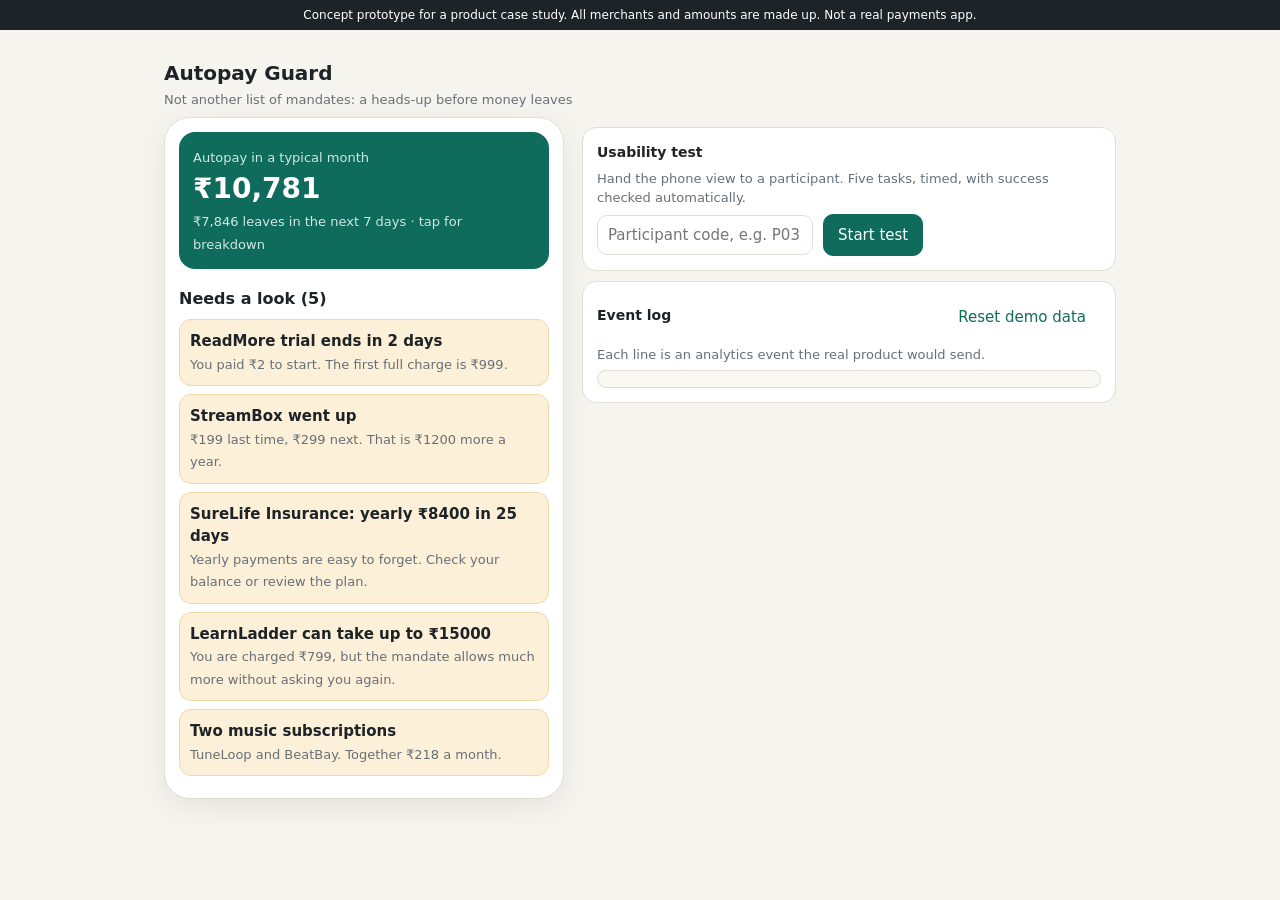
==== index.html @ d67908c3 "Add autopay-guard: prototype, PRD, tests and README Split out of pm-prototypes into its own reposito" ====
<!DOCTYPE html>
<html lang="en">
<head>
<meta charset="utf-8">
<meta name="viewport" content="width=device-width, initial-scale=1">
<title>Autopay Guard: stay ahead of every automatic payment</title>
<link rel="stylesheet" href="base.css">
<style>
:root{--accent:#0f6b5c;--accent-soft:#dff1ec}
.layout{display:grid;grid-template-columns:400px 1fr;gap:18px;align-items:start}@media(max-width:860px){.layout{grid-template-columns:1fr}}
.phone{margin:0}.scroll{height:680px;overflow:auto;padding:14px}.hero{background:var(--accent);color:#fff;border-radius:16px;padding:14px;cursor:pointer;border:0;width:100%;text-align:left}
.hero b{font-size:28px;display:block}.hero small{color:#cfe9e3}
.item{display:flex;gap:10px;align-items:center;padding:11px 4px;border:0;border-bottom:1px solid var(--line);background:none;width:100%;text-align:left;border-radius:0}
.item .av{width:36px;height:36px;border-radius:10px;background:var(--accent-soft);color:var(--accent);display:grid;place-items:center;font-weight:700;flex:none}
.item .amt{margin-left:auto;text-align:right;white-space:nowrap}.alert{border:1px solid #efd9a8;background:var(--warn-soft);border-radius:12px;padding:10px;margin:8px 0;width:100%;text-align:left;display:block}
.alert b{display:block}.seg{display:flex;gap:6px;flex-wrap:wrap;margin:6px 0}.seg button[aria-pressed=true]{background:var(--accent);color:#fff;border-color:var(--accent)}
.sheet h2{margin-top:0}.kv{display:grid;grid-template-columns:auto 1fr;gap:4px 14px;font-size:14px;margin:8px 0}.kv span:nth-child(odd){color:var(--muted)}
.task{background:#fff;border:2px solid var(--accent);border-radius:12px;padding:12px}
</style>
</head>
<body>
<div class="concept">Concept prototype for a product case study. All merchants and amounts are made up. Not a real payments app.</div>
<div class="wrap">
  <header class="top"><div><h1>Autopay Guard</h1><small>Not another list of mandates: a heads-up before money leaves</small></div></header>
  <div class="layout">
    <div class="phone" id="phone">
      <div class="scroll" id="home"></div>
    </div>
    <div>
      <div class="card">
        <h3>Usability test</h3>
        <p class="muted">Hand the phone view to a participant. Five tasks, timed, with success checked automatically.</p>
        <div class="row"><input id="pid" placeholder="Participant code, e.g. P03" maxlength="12"><button class="primary" id="startTest">Start test</button></div>
        <div id="taskBox" class="task hidden" style="margin-top:10px"></div>
        <div id="testDone" class="hidden" style="margin-top:10px"><table id="testTable"></table><div class="row" style="margin-top:8px"><button class="primary" id="dlTest">Download results (CSV)</button><button class="ghost" id="dlAllTest">All participants on this device</button></div></div>
      </div>
      <div class="card">
        <div class="row"><h3 class="grow">Event log</h3><button class="ghost" id="resetData">Reset demo data</button></div>
        <p class="muted">Each line is an analytics event the real product would send.</p>
        <div class="log" id="log"></div>
      </div>
    </div>
  </div>
</div>
<script src="logic.js"></script>
<script>
const G = Guard, $ = id => document.getElementById(id);
const esc = s => String(s).replace(/[&<>"]/g, c => ({ '&': '&amp;', '<': '&lt;', '>': '&gt;', '"': '&quot;' }[c]));
const store = { get(k, d) { try { return JSON.parse(localStorage.getItem(k)) ?? d; } catch (e) { return d; } }, set(k, v) { try { localStorage.setItem(k, JSON.stringify(v)); } catch (e) {} } };
const rupee = n => '₹' + Math.round(n).toLocaleString('en-IN');
const when = d => d <= 0 ? 'today' : d === 1 ? 'tomorrow' : 'in ' + d + ' days';
const dateIn = d => new Date(Date.now() + d * 864e5).toLocaleDateString('en-IN', { day: 'numeric', month: 'short' });
let list = G.seed(), events = [], test = null, toastTimer = null, dismissed = [];
function track(name, data) { events.push(Object.assign({ t: Date.now(), name }, data || {})); $('log').textContent = events.slice(-40).map(e => `${new Date(e.t).toLocaleTimeString('en-IN')}  ${e.name}${e.id ? '  id=' + e.id : ''}${e.detail ? '  ' + e.detail : ''}`).join('\n'); $('log').scrollTop = 1e6; if (test) { test.taps++; checkTask(); } }
const name = id => list.find(m => m.id === id).merchant;

function renderHome() {
  const ins = G.insights(list).filter(i => !dismissed.includes(i.kind + i.id)), up = G.upcoming(list, 7), act = list.filter(m => m.status === 'active'), paused = list.filter(m => m.status === 'paused');
  const row = m => `<button class="item" data-open="${m.id}"><span class="av">${esc(m.merchant[0])}</span><span><b>${esc(m.merchant)}</b><br><small>${m.status === 'paused' ? 'Paused' : 'Next ' + when(m.nextInDays) + ' · ' + m.freq}${m.via !== 'This app' ? ' · set up in another app' : ''}</small></span><span class="amt"><b>${m.variable ? 'up to ' + rupee(m.maxAmount) : rupee(m.amount)}</b></span></button>`;
  $('home').innerHTML = `
    <button class="hero" id="hero"><small>Autopay in a typical month</small><b>${rupee(G.monthlyTotal(list))}</b><small>${rupee(G.dueTotal(list, 7))} leaves in the next 7 days · tap for breakdown</small></button>
    ${ins.length ? `<h2>Needs a look (${ins.length})</h2>` + ins.map(i => `<button class="alert" data-open="${i.id}" data-kind="${i.kind}"><b>${esc(i.title)}</b><small>${esc(i.body)}</small></button>`).join('') : ''}
    <h2>Next 7 days</h2>${up.map(row).join('') || '<small>Nothing due.</small>'}
    <h2>All active (${act.length})</h2>${act.slice().sort((a, b) => G.monthly(b) - G.monthly(a)).map(row).join('')}
    ${paused.length ? '<h2>Paused</h2>' + paused.map(row).join('') : ''}`;
  $('hero').onclick = () => { track('open_breakdown'); openBreakdown(); };
  $('home').querySelectorAll('[data-open]').forEach(b => b.onclick = () => { const id = Number(b.dataset.open); track(b.dataset.kind ? 'insight_tap' : 'open_mandate', { id, detail: b.dataset.kind || '' }); openDetail(id, b.dataset.kind); });
}
function sheet(html) { closeSheet(); const bg = document.createElement('div'); bg.className = 'sheet-bg'; bg.id = 'sheetBg'; bg.innerHTML = `<div class="sheet" role="dialog" aria-modal="true">${html}</div>`; bg.onclick = e => { if (e.target === bg) { track('sheet_dismiss'); closeSheet(); } }; $('phone').appendChild(bg); return bg; }
function closeSheet() { const s = $('sheetBg'); if (s) s.remove(); }
function toast(msg, undo) { const old = $('toast'); if (old) old.remove(); clearTimeout(toastTimer); const t = document.createElement('div'); t.className = 'toast'; t.id = 'toast'; t.setAttribute('role', 'status'); t.innerHTML = `<span class="grow">${esc(msg)}</span>${undo ? '<button>Undo</button>' : ''}`; if (undo) t.querySelector('button').onclick = () => { undo(); t.remove(); }; $('phone').appendChild(t); toastTimer = setTimeout(() => t.remove(), 5000); }
function apply(next, eventName, id, msg, detail) { const prev = list; list = next; track(eventName, { id, detail }); closeSheet(); renderHome(); toast(msg, () => { list = prev; track('undo', { id, detail: eventName }); renderHome(); }); }

function openBreakdown() {
  const cats = G.byCategory(list), total = G.monthlyTotal(list);
  sheet(`<h2>Where ${rupee(total)} a month goes</h2><table>${cats.map(c => `<tr><td>${esc(c.category)}</td><td class="num">${rupee(c.amount)}</td><td class="num">${Math.round(c.amount / total * 100)}%</td></tr>`).join('')}</table><small>Yearly and weekly payments are converted to a monthly figure.</small><div class="row" style="margin-top:10px"><button class="primary" id="x">Close</button></div>`).querySelector('#x').onclick = closeSheet;
}
function openDetail(id, kind) {
  const m = list.find(x => x.id === id), ins = G.insights(list).filter(i => i.id === id);
  const s = sheet(`<h2>${esc(m.merchant)}</h2>
    ${ins.map(i => `<div class="alert"><b>${esc(i.title)}</b><small>${esc(i.body)}</small></div>`).join('')}
    <div class="kv"><span>Amount</span><span>${m.variable ? 'Varies, last ' + rupee(m.amount) : rupee(m.amount) + ' ' + m.freq}</span><span>Most it can take</span><span>${rupee(m.maxAmount)} per debit</span><span>Next debit</span><span>${m.status === 'paused' ? 'Paused, resumes ' + dateIn(m.resumeInDays || 30) : dateIn(m.nextInDays) + ' (' + when(m.nextInDays) + ')'}</span><span>Set up in</span><span>${esc(m.via)}</span></div>
    <label>Remind me before each debit</label><div class="seg" id="rem">${[1, 3, 7].map(d => `<button aria-pressed="${m.reminderDays === d}" data-d="${d}">${d} day${d > 1 ? 's' : ''} before</button>`).join('')}</div>
    <div class="row" style="margin-top:12px">${m.status === 'paused' ? '<button class="primary" id="resume">Resume</button>' : '<button id="pause">Pause</button>'}<button class="danger" id="cancel">Cancel autopay</button>${!m.variable && m.maxAmount > m.amount ? '<button id="cap">Limit to ' + rupee(m.amount) + '</button>' : ''}<button class="ghost" id="close">Close</button></div>`);
  s.querySelectorAll('#rem button').forEach(b => b.onclick = () => { list = G.actions.remind(list, id, Number(b.dataset.d)); track('reminder_set', { id, detail: b.dataset.d + 'd' }); openDetail(id); renderHome(); });
  s.querySelector('#close').onclick = () => { track('sheet_close'); closeSheet(); };
  const q = sel => s.querySelector(sel);
  if (q('#resume')) q('#resume').onclick = () => apply(G.actions.resume(list, id), 'resume', id, m.merchant + ' resumed');
  if (q('#cap')) q('#cap').onclick = () => apply(G.actions.lowerCeiling(list, id), 'ceiling_lowered', id, `${m.merchant} can now take at most ${rupee(m.amount)}`);
  if (q('#pause')) q('#pause').onclick = () => { track('pause_start', { id }); const p = sheet(`<h2>Pause ${esc(m.merchant)}</h2><p>No money is taken while paused. It restarts on its own.</p><div class="seg">${[1, 2, 3].map(c => `<button data-c="${c}">${c} ${m.freq === 'weekly' ? 'week' : m.freq === 'yearly' ? 'year' : 'month'}${c > 1 ? 's' : ''}</button>`).join('')}</div><button class="ghost" id="b">Back</button>`); p.querySelectorAll('[data-c]').forEach(b => b.onclick = () => apply(G.actions.pause(list, id, Number(b.dataset.c)), 'pause', id, `${m.merchant} paused`, b.dataset.c + ' cycle(s)')); p.querySelector('#b').onclick = () => openDetail(id); };
  q('#cancel').onclick = () => { track('cancel_start', { id }); const c = sheet(`<h2>Cancel autopay for ${esc(m.merchant)}?</h2><p>No more automatic debits from today. ${m.essential ? '<b>This pays for ' + m.category.toLowerCase() + '.</b> Missing a payment can have consequences, so set up another way to pay if you still need it.' : 'Your plan with ' + esc(m.merchant) + ' may run until the period you already paid for ends.'}</p><div class="row"><button class="danger" id="y">Cancel autopay</button><button id="n">Keep it</button></div>`); c.querySelector('#y').onclick = () => apply(G.actions.cancel(list, id), 'cancel', id, `${m.merchant} autopay cancelled`); c.querySelector('#n').onclick = () => { track('cancel_abandon', { id }); openDetail(id); }; };
}

// ---------- usability test ----------
function showTask() {
  const t = G.TASKS[test.i];
  $('taskBox').classList.remove('hidden');
  $('taskBox').innerHTML = `<small>Task ${test.i + 1} of ${G.TASKS.length}</small><p style="font-weight:600">${esc(t.text)}</p><button class="ghost" id="giveUp">I can’t do this</button>`;
  $('giveUp').onclick = () => endTask(false);
  test.t0 = Date.now(); test.taps = 0; test.wrong = 0; test.mark = events.length;
}
function checkTask() {
  if (!test || test.asking) return; const t = G.TASKS[test.i], recent = events.slice(test.mark), last = events[events.length - 1];
  if (t.target && last.name === 'open_mandate' && last.id !== t.target) test.wrong++;
  if (t.done(list, recent)) endTask(true);
}
function endTask(ok) {
  const t = G.TASKS[test.i]; test.asking = true;
  const rec = { participant: test.pid, task: t.id, success: ok ? 1 : 0, seconds: +((Date.now() - test.t0) / 1000).toFixed(1), taps: test.taps, wrong_opens: test.wrong };
  $('taskBox').innerHTML = `<p style="font-weight:600">${ok ? 'Done.' : 'No problem.'} How easy was that?</p><div class="seg">${[1, 2, 3, 4, 5, 6, 7].map(n => `<button data-n="${n}">${n}</button>`).join('')}</div><small>1 = very hard, 7 = very easy</small>`;
  $('taskBox').querySelectorAll('[data-n]').forEach(b => b.onclick = () => {
    rec.ease = Number(b.dataset.n); test.rows.push(rec); test.asking = false;
    if (++test.i < G.TASKS.length) showTask(); else finishTest();
  });
}
function finishTest() {
  const rows = test.rows; store.set('guard_tests', store.get('guard_tests', []).filter(r => r.participant !== test.pid).concat(rows));
  $('taskBox').classList.add('hidden'); $('testDone').classList.remove('hidden');
  $('testTable').innerHTML = '<tr><th>Task</th><th>Done</th><th class="num">Seconds</th><th class="num">Taps</th><th class="num">Wrong opens</th><th class="num">Ease</th></tr>' + rows.map(r => `<tr><td>${r.task}</td><td>${r.success ? 'yes' : 'no'}</td><td class="num">${r.seconds}</td><td class="num">${r.taps}</td><td class="num">${r.wrong_opens}</td><td class="num">${r.ease}</td></tr>`).join('');
  const csv = rs => 'participant,task,success,seconds,taps,wrong_opens,ease\n' + rs.map(r => [r.participant, r.task, r.success, r.seconds, r.taps, r.wrong_opens, r.ease].join(',')).join('\n');
  const dl = (n, t) => { const a = document.createElement('a'); a.href = URL.createObjectURL(new Blob([t], { type: 'text/csv' })); a.download = n; document.body.appendChild(a); a.click(); a.remove(); };
  $('dlTest').onclick = () => dl(`autopay_test_${rows[0].participant}.csv`, csv(rows)); $('dlAllTest').onclick = () => dl('autopay_test_all.csv', csv(store.get('guard_tests', [])));
  test = null;
}
$('startTest').onclick = () => { list = G.seed(); dismissed = []; events = []; closeSheet(); renderHome(); $('testDone').classList.add('hidden'); test = { pid: $('pid').value.trim().replace(/[^A-Za-z0-9_-]/g, '') || 'P' + String(Date.now()).slice(-4), i: 0, rows: [], taps: 0, wrong: 0, asking: false }; showTask(); };
$('resetData').onclick = () => { list = G.seed(); dismissed = []; events = []; $('log').textContent = ''; closeSheet(); renderHome(); };
renderHome();
</script>
</body>
</html>
---- base.css ----
:root{--bg:#f6f4ef;--card:#fff;--ink:#1d2327;--muted:#667077;--line:#e2ded5;--accent:#0f6b5c;--accent-soft:#dff1ec;--warn:#b45309;--warn-soft:#fdf0d9;--bad:#b3261e;--bad-soft:#fbe4e2;--ok:#17703a;--ok-soft:#e0f3e6;--r:14px}
*{box-sizing:border-box}html{-webkit-text-size-adjust:100%}
body{margin:0;background:var(--bg);color:var(--ink);font:15px/1.5 system-ui,-apple-system,"Segoe UI",Roboto,"Noto Sans",sans-serif}
h1{font-size:20px;margin:0}h2{font-size:16px;margin:18px 0 8px}h3{font-size:14px;margin:0 0 4px}
p{margin:6px 0}small,.muted{color:var(--muted);font-size:13px}
.wrap{max-width:980px;margin:0 auto;padding:14px}
.concept{background:#1d2327;color:#fff;font-size:12px;padding:6px 14px;text-align:center}
header.top{display:flex;align-items:center;justify-content:space-between;gap:10px;padding:14px 0 6px;flex-wrap:wrap}
.card{background:var(--card);border:1px solid var(--line);border-radius:var(--r);padding:14px;margin:10px 0}
.row{display:flex;gap:10px;align-items:center;flex-wrap:wrap}.grow{flex:1}.right{margin-left:auto}
button,.btn{font:inherit;border:1px solid var(--line);background:#fff;color:var(--ink);border-radius:10px;padding:9px 14px;cursor:pointer;min-height:40px}
button:hover{border-color:#b9b3a6}button.primary{background:var(--accent);border-color:var(--accent);color:#fff}
button.danger{background:var(--bad);border-color:var(--bad);color:#fff}button.ghost{border-color:transparent;background:transparent;color:var(--accent)}
button:disabled{opacity:.5;cursor:default}button:focus-visible,select:focus-visible,input:focus-visible,textarea:focus-visible{outline:2px solid var(--accent);outline-offset:2px}
select,input,textarea{font:inherit;border:1px solid var(--line);border-radius:10px;padding:8px 10px;background:#fff;color:var(--ink);max-width:100%}
textarea{width:100%;min-height:80px;resize:vertical}label{font-size:13px;color:var(--muted);display:block;margin-bottom:3px}
.tabs{display:flex;gap:6px;border-bottom:1px solid var(--line);margin-top:6px;overflow-x:auto}
.tabs button{border:0;border-bottom:3px solid transparent;border-radius:0;background:none;padding:10px 12px;white-space:nowrap}
.tabs button[aria-selected=true]{border-bottom-color:var(--accent);font-weight:600}
.pill{display:inline-block;font-size:12px;padding:2px 9px;border-radius:99px;background:#eee9df;color:#4a5157;white-space:nowrap}
.pill.ok{background:var(--ok-soft);color:var(--ok)}.pill.warn{background:var(--warn-soft);color:var(--warn)}.pill.bad{background:var(--bad-soft);color:var(--bad)}.pill.acc{background:var(--accent-soft);color:var(--accent)}
table{border-collapse:collapse;width:100%;font-size:13px}th,td{border-bottom:1px solid var(--line);padding:6px 8px;text-align:left}th{color:var(--muted);font-weight:600}td.num,th.num{text-align:right;font-variant-numeric:tabular-nums}
.grid2{display:grid;grid-template-columns:1fr 1fr;gap:12px}@media(max-width:760px){.grid2{grid-template-columns:1fr}}
.phone{max-width:400px;margin:0 auto;background:#fff;border:1px solid var(--line);border-radius:26px;overflow:hidden;position:relative;min-height:640px;box-shadow:0 8px 30px rgba(0,0,0,.07)}
.sheet-bg{position:absolute;inset:0;background:rgba(20,24,27,.45);display:flex;align-items:flex-end;z-index:5}
.sheet{background:#fff;border-radius:20px 20px 0 0;padding:16px;width:100%;max-height:88%;overflow:auto}
.toast{position:absolute;left:12px;right:12px;bottom:12px;background:#1d2327;color:#fff;border-radius:12px;padding:10px 12px;display:flex;align-items:center;gap:10px;z-index:6;font-size:14px}
.toast button{min-height:32px;padding:4px 10px;background:transparent;color:#9be3d2;border-color:transparent}
.hidden{display:none!important}.log{font:12px/1.5 ui-monospace,Menlo,Consolas,monospace;max-height:260px;overflow:auto;background:#faf8f3;border:1px solid var(--line);border-radius:10px;padding:8px;white-space:pre-wrap}
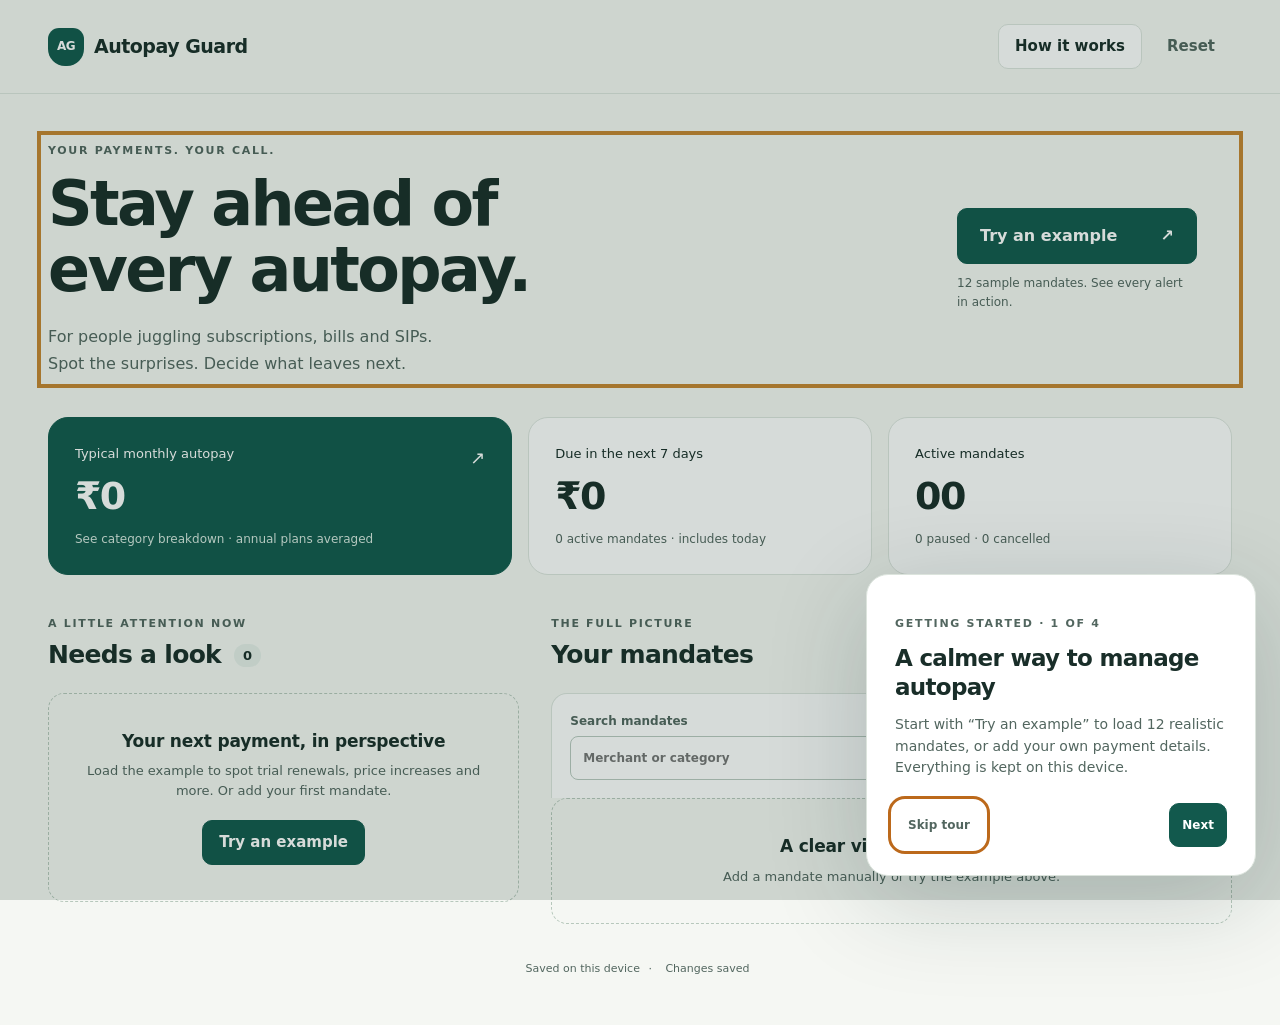
==== commit c27bf288: "UI overhaul: new interface, walkthrough, working flows" ====
--- a/index.html
+++ b/index.html
@@ -1,130 +1,18 @@
-<!DOCTYPE html>
+﻿<!doctype html>
 <html lang="en">
-<head>
-<meta charset="utf-8">
-<meta name="viewport" content="width=device-width, initial-scale=1">
-<title>Autopay Guard: stay ahead of every automatic payment</title>
-<link rel="stylesheet" href="base.css">
-<style>
-:root{--accent:#0f6b5c;--accent-soft:#dff1ec}
-.layout{display:grid;grid-template-columns:400px 1fr;gap:18px;align-items:start}@media(max-width:860px){.layout{grid-template-columns:1fr}}
-.phone{margin:0}.scroll{height:680px;overflow:auto;padding:14px}.hero{background:var(--accent);color:#fff;border-radius:16px;padding:14px;cursor:pointer;border:0;width:100%;text-align:left}
-.hero b{font-size:28px;display:block}.hero small{color:#cfe9e3}
-.item{display:flex;gap:10px;align-items:center;padding:11px 4px;border:0;border-bottom:1px solid var(--line);background:none;width:100%;text-align:left;border-radius:0}
-.item .av{width:36px;height:36px;border-radius:10px;background:var(--accent-soft);color:var(--accent);display:grid;place-items:center;font-weight:700;flex:none}
-.item .amt{margin-left:auto;text-align:right;white-space:nowrap}.alert{border:1px solid #efd9a8;background:var(--warn-soft);border-radius:12px;padding:10px;margin:8px 0;width:100%;text-align:left;display:block}
-.alert b{display:block}.seg{display:flex;gap:6px;flex-wrap:wrap;margin:6px 0}.seg button[aria-pressed=true]{background:var(--accent);color:#fff;border-color:var(--accent)}
-.sheet h2{margin-top:0}.kv{display:grid;grid-template-columns:auto 1fr;gap:4px 14px;font-size:14px;margin:8px 0}.kv span:nth-child(odd){color:var(--muted)}
-.task{background:#fff;border:2px solid var(--accent);border-radius:12px;padding:12px}
-</style>
-</head>
+<head><meta charset="utf-8"><meta name="viewport" content="width=device-width, initial-scale=1"><meta name="theme-color" content="#12594d"><title>Autopay Guard — stay ahead of every payment</title><link rel="stylesheet" href="base.css"><script defer src="logic.js"></script><script defer src="app.js"></script></head>
 <body>
-<div class="concept">Concept prototype for a product case study. All merchants and amounts are made up. Not a real payments app.</div>
-<div class="wrap">
-  <header class="top"><div><h1>Autopay Guard</h1><small>Not another list of mandates: a heads-up before money leaves</small></div></header>
-  <div class="layout">
-    <div class="phone" id="phone">
-      <div class="scroll" id="home"></div>
-    </div>
-    <div>
-      <div class="card">
-        <h3>Usability test</h3>
-        <p class="muted">Hand the phone view to a participant. Five tasks, timed, with success checked automatically.</p>
-        <div class="row"><input id="pid" placeholder="Participant code, e.g. P03" maxlength="12"><button class="primary" id="startTest">Start test</button></div>
-        <div id="taskBox" class="task hidden" style="margin-top:10px"></div>
-        <div id="testDone" class="hidden" style="margin-top:10px"><table id="testTable"></table><div class="row" style="margin-top:8px"><button class="primary" id="dlTest">Download results (CSV)</button><button class="ghost" id="dlAllTest">All participants on this device</button></div></div>
-      </div>
-      <div class="card">
-        <div class="row"><h3 class="grow">Event log</h3><button class="ghost" id="resetData">Reset demo data</button></div>
-        <p class="muted">Each line is an analytics event the real product would send.</p>
-        <div class="log" id="log"></div>
-      </div>
-    </div>
-  </div>
-</div>
-<script src="logic.js"></script>
-<script>
-const G = Guard, $ = id => document.getElementById(id);
-const esc = s => String(s).replace(/[&<>"]/g, c => ({ '&': '&amp;', '<': '&lt;', '>': '&gt;', '"': '&quot;' }[c]));
-const store = { get(k, d) { try { return JSON.parse(localStorage.getItem(k)) ?? d; } catch (e) { return d; } }, set(k, v) { try { localStorage.setItem(k, JSON.stringify(v)); } catch (e) {} } };
-const rupee = n => '₹' + Math.round(n).toLocaleString('en-IN');
-const when = d => d <= 0 ? 'today' : d === 1 ? 'tomorrow' : 'in ' + d + ' days';
-const dateIn = d => new Date(Date.now() + d * 864e5).toLocaleDateString('en-IN', { day: 'numeric', month: 'short' });
-let list = G.seed(), events = [], test = null, toastTimer = null, dismissed = [];
-function track(name, data) { events.push(Object.assign({ t: Date.now(), name }, data || {})); $('log').textContent = events.slice(-40).map(e => `${new Date(e.t).toLocaleTimeString('en-IN')}  ${e.name}${e.id ? '  id=' + e.id : ''}${e.detail ? '  ' + e.detail : ''}`).join('\n'); $('log').scrollTop = 1e6; if (test) { test.taps++; checkTask(); } }
-const name = id => list.find(m => m.id === id).merchant;
-
-function renderHome() {
-  const ins = G.insights(list).filter(i => !dismissed.includes(i.kind + i.id)), up = G.upcoming(list, 7), act = list.filter(m => m.status === 'active'), paused = list.filter(m => m.status === 'paused');
-  const row = m => `<button class="item" data-open="${m.id}"><span class="av">${esc(m.merchant[0])}</span><span><b>${esc(m.merchant)}</b><br><small>${m.status === 'paused' ? 'Paused' : 'Next ' + when(m.nextInDays) + ' · ' + m.freq}${m.via !== 'This app' ? ' · set up in another app' : ''}</small></span><span class="amt"><b>${m.variable ? 'up to ' + rupee(m.maxAmount) : rupee(m.amount)}</b></span></button>`;
-  $('home').innerHTML = `
-    <button class="hero" id="hero"><small>Autopay in a typical month</small><b>${rupee(G.monthlyTotal(list))}</b><small>${rupee(G.dueTotal(list, 7))} leaves in the next 7 days · tap for breakdown</small></button>
-    ${ins.length ? `<h2>Needs a look (${ins.length})</h2>` + ins.map(i => `<button class="alert" data-open="${i.id}" data-kind="${i.kind}"><b>${esc(i.title)}</b><small>${esc(i.body)}</small></button>`).join('') : ''}
-    <h2>Next 7 days</h2>${up.map(row).join('') || '<small>Nothing due.</small>'}
-    <h2>All active (${act.length})</h2>${act.slice().sort((a, b) => G.monthly(b) - G.monthly(a)).map(row).join('')}
-    ${paused.length ? '<h2>Paused</h2>' + paused.map(row).join('') : ''}`;
-  $('hero').onclick = () => { track('open_breakdown'); openBreakdown(); };
-  $('home').querySelectorAll('[data-open]').forEach(b => b.onclick = () => { const id = Number(b.dataset.open); track(b.dataset.kind ? 'insight_tap' : 'open_mandate', { id, detail: b.dataset.kind || '' }); openDetail(id, b.dataset.kind); });
-}
-function sheet(html) { closeSheet(); const bg = document.createElement('div'); bg.className = 'sheet-bg'; bg.id = 'sheetBg'; bg.innerHTML = `<div class="sheet" role="dialog" aria-modal="true">${html}</div>`; bg.onclick = e => { if (e.target === bg) { track('sheet_dismiss'); closeSheet(); } }; $('phone').appendChild(bg); return bg; }
-function closeSheet() { const s = $('sheetBg'); if (s) s.remove(); }
-function toast(msg, undo) { const old = $('toast'); if (old) old.remove(); clearTimeout(toastTimer); const t = document.createElement('div'); t.className = 'toast'; t.id = 'toast'; t.setAttribute('role', 'status'); t.innerHTML = `<span class="grow">${esc(msg)}</span>${undo ? '<button>Undo</button>' : ''}`; if (undo) t.querySelector('button').onclick = () => { undo(); t.remove(); }; $('phone').appendChild(t); toastTimer = setTimeout(() => t.remove(), 5000); }
-function apply(next, eventName, id, msg, detail) { const prev = list; list = next; track(eventName, { id, detail }); closeSheet(); renderHome(); toast(msg, () => { list = prev; track('undo', { id, detail: eventName }); renderHome(); }); }
-
-function openBreakdown() {
-  const cats = G.byCategory(list), total = G.monthlyTotal(list);
-  sheet(`<h2>Where ${rupee(total)} a month goes</h2><table>${cats.map(c => `<tr><td>${esc(c.category)}</td><td class="num">${rupee(c.amount)}</td><td class="num">${Math.round(c.amount / total * 100)}%</td></tr>`).join('')}</table><small>Yearly and weekly payments are converted to a monthly figure.</small><div class="row" style="margin-top:10px"><button class="primary" id="x">Close</button></div>`).querySelector('#x').onclick = closeSheet;
-}
-function openDetail(id, kind) {
-  const m = list.find(x => x.id === id), ins = G.insights(list).filter(i => i.id === id);
-  const s = sheet(`<h2>${esc(m.merchant)}</h2>
-    ${ins.map(i => `<div class="alert"><b>${esc(i.title)}</b><small>${esc(i.body)}</small></div>`).join('')}
-    <div class="kv"><span>Amount</span><span>${m.variable ? 'Varies, last ' + rupee(m.amount) : rupee(m.amount) + ' ' + m.freq}</span><span>Most it can take</span><span>${rupee(m.maxAmount)} per debit</span><span>Next debit</span><span>${m.status === 'paused' ? 'Paused, resumes ' + dateIn(m.resumeInDays || 30) : dateIn(m.nextInDays) + ' (' + when(m.nextInDays) + ')'}</span><span>Set up in</span><span>${esc(m.via)}</span></div>
-    <label>Remind me before each debit</label><div class="seg" id="rem">${[1, 3, 7].map(d => `<button aria-pressed="${m.reminderDays === d}" data-d="${d}">${d} day${d > 1 ? 's' : ''} before</button>`).join('')}</div>
-    <div class="row" style="margin-top:12px">${m.status === 'paused' ? '<button class="primary" id="resume">Resume</button>' : '<button id="pause">Pause</button>'}<button class="danger" id="cancel">Cancel autopay</button>${!m.variable && m.maxAmount > m.amount ? '<button id="cap">Limit to ' + rupee(m.amount) + '</button>' : ''}<button class="ghost" id="close">Close</button></div>`);
-  s.querySelectorAll('#rem button').forEach(b => b.onclick = () => { list = G.actions.remind(list, id, Number(b.dataset.d)); track('reminder_set', { id, detail: b.dataset.d + 'd' }); openDetail(id); renderHome(); });
-  s.querySelector('#close').onclick = () => { track('sheet_close'); closeSheet(); };
-  const q = sel => s.querySelector(sel);
-  if (q('#resume')) q('#resume').onclick = () => apply(G.actions.resume(list, id), 'resume', id, m.merchant + ' resumed');
-  if (q('#cap')) q('#cap').onclick = () => apply(G.actions.lowerCeiling(list, id), 'ceiling_lowered', id, `${m.merchant} can now take at most ${rupee(m.amount)}`);
-  if (q('#pause')) q('#pause').onclick = () => { track('pause_start', { id }); const p = sheet(`<h2>Pause ${esc(m.merchant)}</h2><p>No money is taken while paused. It restarts on its own.</p><div class="seg">${[1, 2, 3].map(c => `<button data-c="${c}">${c} ${m.freq === 'weekly' ? 'week' : m.freq === 'yearly' ? 'year' : 'month'}${c > 1 ? 's' : ''}</button>`).join('')}</div><button class="ghost" id="b">Back</button>`); p.querySelectorAll('[data-c]').forEach(b => b.onclick = () => apply(G.actions.pause(list, id, Number(b.dataset.c)), 'pause', id, `${m.merchant} paused`, b.dataset.c + ' cycle(s)')); p.querySelector('#b').onclick = () => openDetail(id); };
-  q('#cancel').onclick = () => { track('cancel_start', { id }); const c = sheet(`<h2>Cancel autopay for ${esc(m.merchant)}?</h2><p>No more automatic debits from today. ${m.essential ? '<b>This pays for ' + m.category.toLowerCase() + '.</b> Missing a payment can have consequences, so set up another way to pay if you still need it.' : 'Your plan with ' + esc(m.merchant) + ' may run until the period you already paid for ends.'}</p><div class="row"><button class="danger" id="y">Cancel autopay</button><button id="n">Keep it</button></div>`); c.querySelector('#y').onclick = () => apply(G.actions.cancel(list, id), 'cancel', id, `${m.merchant} autopay cancelled`); c.querySelector('#n').onclick = () => { track('cancel_abandon', { id }); openDetail(id); }; };
-}
-
-// ---------- usability test ----------
-function showTask() {
-  const t = G.TASKS[test.i];
-  $('taskBox').classList.remove('hidden');
-  $('taskBox').innerHTML = `<small>Task ${test.i + 1} of ${G.TASKS.length}</small><p style="font-weight:600">${esc(t.text)}</p><button class="ghost" id="giveUp">I can’t do this</button>`;
-  $('giveUp').onclick = () => endTask(false);
-  test.t0 = Date.now(); test.taps = 0; test.wrong = 0; test.mark = events.length;
-}
-function checkTask() {
-  if (!test || test.asking) return; const t = G.TASKS[test.i], recent = events.slice(test.mark), last = events[events.length - 1];
-  if (t.target && last.name === 'open_mandate' && last.id !== t.target) test.wrong++;
-  if (t.done(list, recent)) endTask(true);
-}
-function endTask(ok) {
-  const t = G.TASKS[test.i]; test.asking = true;
-  const rec = { participant: test.pid, task: t.id, success: ok ? 1 : 0, seconds: +((Date.now() - test.t0) / 1000).toFixed(1), taps: test.taps, wrong_opens: test.wrong };
-  $('taskBox').innerHTML = `<p style="font-weight:600">${ok ? 'Done.' : 'No problem.'} How easy was that?</p><div class="seg">${[1, 2, 3, 4, 5, 6, 7].map(n => `<button data-n="${n}">${n}</button>`).join('')}</div><small>1 = very hard, 7 = very easy</small>`;
-  $('taskBox').querySelectorAll('[data-n]').forEach(b => b.onclick = () => {
-    rec.ease = Number(b.dataset.n); test.rows.push(rec); test.asking = false;
-    if (++test.i < G.TASKS.length) showTask(); else finishTest();
-  });
-}
-function finishTest() {
-  const rows = test.rows; store.set('guard_tests', store.get('guard_tests', []).filter(r => r.participant !== test.pid).concat(rows));
-  $('taskBox').classList.add('hidden'); $('testDone').classList.remove('hidden');
-  $('testTable').innerHTML = '<tr><th>Task</th><th>Done</th><th class="num">Seconds</th><th class="num">Taps</th><th class="num">Wrong opens</th><th class="num">Ease</th></tr>' + rows.map(r => `<tr><td>${r.task}</td><td>${r.success ? 'yes' : 'no'}</td><td class="num">${r.seconds}</td><td class="num">${r.taps}</td><td class="num">${r.wrong_opens}</td><td class="num">${r.ease}</td></tr>`).join('');
-  const csv = rs => 'participant,task,success,seconds,taps,wrong_opens,ease\n' + rs.map(r => [r.participant, r.task, r.success, r.seconds, r.taps, r.wrong_opens, r.ease].join(',')).join('\n');
-  const dl = (n, t) => { const a = document.createElement('a'); a.href = URL.createObjectURL(new Blob([t], { type: 'text/csv' })); a.download = n; document.body.appendChild(a); a.click(); a.remove(); };
-  $('dlTest').onclick = () => dl(`autopay_test_${rows[0].participant}.csv`, csv(rows)); $('dlAllTest').onclick = () => dl('autopay_test_all.csv', csv(store.get('guard_tests', [])));
-  test = null;
-}
-$('startTest').onclick = () => { list = G.seed(); dismissed = []; events = []; closeSheet(); renderHome(); $('testDone').classList.add('hidden'); test = { pid: $('pid').value.trim().replace(/[^A-Za-z0-9_-]/g, '') || 'P' + String(Date.now()).slice(-4), i: 0, rows: [], taps: 0, wrong: 0, asking: false }; showTask(); };
-$('resetData').onclick = () => { list = G.seed(); dismissed = []; events = []; $('log').textContent = ''; closeSheet(); renderHome(); };
-renderHome();
-</script>
-</body>
-</html>
+<a class="skip" href="#main">Skip to dashboard</a>
+<header class="header"><a class="brand" href="index.html"><span class="brand-mark" aria-hidden="true">AG</span>Autopay Guard</a><nav aria-label="Help and settings"><button id="how">How it works</button><button id="reset" class="quiet">Reset</button></nav></header>
+<main id="main" class="wrap">
+<section class="intro"><div><p class="eyebrow">YOUR PAYMENTS. YOUR CALL.</p><h1>Stay ahead of<br>every autopay.</h1><p class="lead">For people juggling subscriptions, bills and SIPs.<br>Spot the surprises. Decide what leaves next.</p></div><div class="intro-action"><button id="example" class="primary">Try an example <span aria-hidden="true">↗</span></button><p>12 sample mandates. See every alert in action.</p></div></section>
+<p id="storageMessage" class="notice" role="status" hidden></p>
+<section id="summary" class="summary" aria-label="Payment overview"></section>
+<div class="dashboard"><section id="insights" aria-labelledby="insightTitle"><div class="section-heading"><div><p class="eyebrow">A LITTLE ATTENTION NOW</p><h2 id="insightTitle">Needs a look <span id="insightCount" class="count">0</span></h2></div></div><div id="insightCards" class="insight-grid"></div></section>
+<section id="mandates" aria-labelledby="mandateTitle"><div class="section-heading"><div><p class="eyebrow">THE FULL PICTURE</p><h2 id="mandateTitle">Your mandates</h2></div><button id="add">+ Add mandate</button></div><div class="toolbar"><label class="search">Search mandates<input id="search" type="search" placeholder="Merchant or category" maxlength="100"></label><label>Status<select id="filter"><option value="all">All statuses</option><option value="active">Active</option><option value="paused">Paused</option><option value="cancelled">Cancelled</option></select></label></div><div id="mandateList"></div></section></div>
+<p class="device-note">Saved on this device <span aria-hidden="true">·</span> <span id="saveState">Ready when you are</span></p>
+</main>
+<dialog id="modal" aria-labelledby="dialogTitle"></dialog>
+<div id="toast" class="toast" role="status" hidden></div>
+<dialog id="tour" class="tour" aria-labelledby="tourTitle"><p id="tourStep" class="eyebrow"></p><h2 id="tourTitle"></h2><p id="tourText"></p><div class="tour-actions"><button id="skipTour" class="quiet">Skip tour</button><button id="prevTour">Back</button><button id="nextTour" class="primary">Next</button></div></dialog>
+</body></html>
--- a/base.css
+++ b/base.css
@@ -1,29 +1,6 @@
-:root{--bg:#f6f4ef;--card:#fff;--ink:#1d2327;--muted:#667077;--line:#e2ded5;--accent:#0f6b5c;--accent-soft:#dff1ec;--warn:#b45309;--warn-soft:#fdf0d9;--bad:#b3261e;--bad-soft:#fbe4e2;--ok:#17703a;--ok-soft:#e0f3e6;--r:14px}
-*{box-sizing:border-box}html{-webkit-text-size-adjust:100%}
-body{margin:0;background:var(--bg);color:var(--ink);font:15px/1.5 system-ui,-apple-system,"Segoe UI",Roboto,"Noto Sans",sans-serif}
-h1{font-size:20px;margin:0}h2{font-size:16px;margin:18px 0 8px}h3{font-size:14px;margin:0 0 4px}
-p{margin:6px 0}small,.muted{color:var(--muted);font-size:13px}
-.wrap{max-width:980px;margin:0 auto;padding:14px}
-.concept{background:#1d2327;color:#fff;font-size:12px;padding:6px 14px;text-align:center}
-header.top{display:flex;align-items:center;justify-content:space-between;gap:10px;padding:14px 0 6px;flex-wrap:wrap}
-.card{background:var(--card);border:1px solid var(--line);border-radius:var(--r);padding:14px;margin:10px 0}
-.row{display:flex;gap:10px;align-items:center;flex-wrap:wrap}.grow{flex:1}.right{margin-left:auto}
-button,.btn{font:inherit;border:1px solid var(--line);background:#fff;color:var(--ink);border-radius:10px;padding:9px 14px;cursor:pointer;min-height:40px}
-button:hover{border-color:#b9b3a6}button.primary{background:var(--accent);border-color:var(--accent);color:#fff}
-button.danger{background:var(--bad);border-color:var(--bad);color:#fff}button.ghost{border-color:transparent;background:transparent;color:var(--accent)}
-button:disabled{opacity:.5;cursor:default}button:focus-visible,select:focus-visible,input:focus-visible,textarea:focus-visible{outline:2px solid var(--accent);outline-offset:2px}
-select,input,textarea{font:inherit;border:1px solid var(--line);border-radius:10px;padding:8px 10px;background:#fff;color:var(--ink);max-width:100%}
-textarea{width:100%;min-height:80px;resize:vertical}label{font-size:13px;color:var(--muted);display:block;margin-bottom:3px}
-.tabs{display:flex;gap:6px;border-bottom:1px solid var(--line);margin-top:6px;overflow-x:auto}
-.tabs button{border:0;border-bottom:3px solid transparent;border-radius:0;background:none;padding:10px 12px;white-space:nowrap}
-.tabs button[aria-selected=true]{border-bottom-color:var(--accent);font-weight:600}
-.pill{display:inline-block;font-size:12px;padding:2px 9px;border-radius:99px;background:#eee9df;color:#4a5157;white-space:nowrap}
-.pill.ok{background:var(--ok-soft);color:var(--ok)}.pill.warn{background:var(--warn-soft);color:var(--warn)}.pill.bad{background:var(--bad-soft);color:var(--bad)}.pill.acc{background:var(--accent-soft);color:var(--accent)}
-table{border-collapse:collapse;width:100%;font-size:13px}th,td{border-bottom:1px solid var(--line);padding:6px 8px;text-align:left}th{color:var(--muted);font-weight:600}td.num,th.num{text-align:right;font-variant-numeric:tabular-nums}
-.grid2{display:grid;grid-template-columns:1fr 1fr;gap:12px}@media(max-width:760px){.grid2{grid-template-columns:1fr}}
-.phone{max-width:400px;margin:0 auto;background:#fff;border:1px solid var(--line);border-radius:26px;overflow:hidden;position:relative;min-height:640px;box-shadow:0 8px 30px rgba(0,0,0,.07)}
-.sheet-bg{position:absolute;inset:0;background:rgba(20,24,27,.45);display:flex;align-items:flex-end;z-index:5}
-.sheet{background:#fff;border-radius:20px 20px 0 0;padding:16px;width:100%;max-height:88%;overflow:auto}
-.toast{position:absolute;left:12px;right:12px;bottom:12px;background:#1d2327;color:#fff;border-radius:12px;padding:10px 12px;display:flex;align-items:center;gap:10px;z-index:6;font-size:14px}
-.toast button{min-height:32px;padding:4px 10px;background:transparent;color:#9be3d2;border-color:transparent}
-.hidden{display:none!important}.log{font:12px/1.5 ui-monospace,Menlo,Consolas,monospace;max-height:260px;overflow:auto;background:#faf8f3;border:1px solid var(--line);border-radius:10px;padding:8px;white-space:pre-wrap}
+﻿:root{--bg:#f5f7f3;--paper:#fff;--ink:#192e29;--muted:#52665f;--line:#dce4dd;--green:#12594d;--soft:#e5eee8;--amber:#825012;--red:#a5302a;--radius:20px;font-family:Inter,ui-sans-serif,system-ui,-apple-system,"Segoe UI",sans-serif;color:var(--ink);background:var(--bg);font-synthesis:none}
+*{box-sizing:border-box}body{margin:0;font-size:15px;line-height:1.55}button,input,select{font:inherit}button,a,input,select{-webkit-tap-highlight-color:transparent}button{cursor:pointer;min-height:44px;border:1px solid var(--line);border-radius:10px;background:white;color:var(--ink);padding:10px 16px;font-weight:600;transition:background .15s,border-color .15s}button:hover{background:#eef3ee;border-color:#9cb2a6}button.primary{background:var(--green);border-color:var(--green);color:white}button.primary:hover{background:#0b4138}button.quiet{background:transparent;border-color:transparent;color:var(--muted)}button.danger{color:var(--red);border-color:#e9c9c6}button:disabled{opacity:.5;cursor:wait}a{color:var(--green)}:focus-visible{outline:3px solid #bc691b;outline-offset:4px}h1,h2,h3,p{margin:0}h1{font-size:clamp(38px,5vw,62px);line-height:1.06;letter-spacing:-2.6px;font-weight:650}h2{font-size:25px;line-height:1.25;letter-spacing:-.7px}h3{font-size:17px;line-height:1.4;letter-spacing:-.2px}small{font-size:12px} .header{max-width:1280px;margin:auto;padding:24px 48px;display:flex;justify-content:space-between;align-items:center;border-bottom:1px solid var(--line);gap:16px}.brand{display:flex;align-items:center;gap:10px;font-size:19px;letter-spacing:-.5px;font-weight:750;text-decoration:none;color:var(--ink)}.brand-mark{display:grid;place-items:center;width:36px;height:38px;border-radius:11px 11px 17px 17px;background:var(--green);color:white;font-size:12px;letter-spacing:-.5px}.header nav{display:flex;gap:8px}.wrap{max-width:1280px;margin:auto;padding:48px}.intro{display:flex;align-items:center;justify-content:space-between;gap:32px;margin-bottom:40px}.eyebrow{font-size:11px;font-weight:750;letter-spacing:1.7px;color:var(--muted);margin-bottom:12px}.lead{font-size:16px;color:var(--muted);margin-top:20px;line-height:1.7}.intro-action{max-width:240px}.intro-action .primary{width:100%;padding:15px 22px;font-size:16px;display:flex;justify-content:space-between;gap:35px}.intro-action p{font-size:12px;color:var(--muted);margin-top:10px}.summary{display:grid;grid-template-columns:1.35fr 1fr 1fr;gap:16px;margin-bottom:40px}.stat{padding:26px;border:1px solid var(--line);border-radius:var(--radius);background:var(--paper)}button.stat{text-align:left;font-weight:400}.stat.main-stat{background:var(--green);color:white;border-color:var(--green)}.stat .label{font-size:13px;display:block}.stat strong{display:block;font-size:38px;letter-spacing:-1.6px;line-height:1.3;margin:8px 0}.stat small{display:block;color:var(--muted)}.main-stat small{color:#d7e8e0}.stat-link{float:right;font-size:18px}.dashboard{display:grid;grid-template-columns:minmax(0,.9fr) minmax(0,1.3fr);gap:32px;align-items:start}.section-heading{display:flex;justify-content:space-between;align-items:center;gap:12px;margin-bottom:22px}.section-heading .eyebrow{margin-bottom:7px}.count{font-size:13px;vertical-align:middle;background:var(--soft);border-radius:100px;padding:4px 9px;letter-spacing:0;margin-left:5px}.insight-grid{display:grid;gap:14px}.insight-card{border:1px solid var(--line);background:var(--paper);border-radius:16px;padding:22px}.insight-top{display:flex;justify-content:space-between;align-items:center;margin-bottom:12px}.tag{font-size:10px;text-transform:uppercase;letter-spacing:1.1px;font-weight:750;color:var(--amber);background:#faf0dc;padding:4px 8px;border-radius:5px}.insight-card p{color:var(--muted);font-size:13px;margin-top:9px}.actions{display:flex;gap:8px;flex-wrap:wrap;margin-top:18px}.actions button{font-size:12px;min-height:38px;padding:8px 12px}.actions .action{background:var(--soft);color:var(--green);border-color:transparent}.toolbar{display:flex;gap:12px;padding:18px;border:1px solid var(--line);border-bottom:0;border-radius:16px 16px 0 0;background:var(--paper)}label{display:block;font-size:12px;font-weight:650;color:var(--muted)}input,select{display:block;margin-top:6px;min-height:44px;padding:10px 12px;width:100%;border:1px solid #b9c9bf;border-radius:8px;background:white;color:var(--ink);min-width:0}.search{flex:1}.toolbar>label:last-child{width:135px}.mandate-row{display:flex;gap:13px;padding:20px;background:var(--paper);border:1px solid var(--line);border-bottom:0;align-items:center}.mandate-row:last-child{border-bottom:1px solid var(--line);border-radius:0 0 16px 16px}.avatar{width:39px;height:39px;display:grid;place-items:center;background:var(--soft);border-radius:12px;flex-shrink:0;color:var(--green);font-weight:700}.mandate-copy{flex:1;min-width:0}.merchant{border:0;background:none;padding:0;min-height:28px;text-align:left;font-size:14px;overflow-wrap:anywhere}.merchant:hover{background:none;text-decoration:underline}.meta{color:var(--muted);font-size:11px;margin-top:3px}.amount{text-align:right;flex-shrink:0;font-size:14px}.amount small{display:block;color:var(--muted);font-size:10px}.status{display:inline-block;border-radius:4px;padding:1px 5px;background:#edf1ed;color:var(--muted);font-size:10px;margin-right:3px}.status.paused{background:#fbefdb;color:#825012}.row-actions{display:flex;gap:7px;margin-top:10px;flex-wrap:wrap}.row-actions button{font-size:11px;min-height:32px;padding:5px 9px}.empty{padding:36px 24px;border:1px dashed #b7c8bc;border-radius:16px;text-align:center;color:var(--muted)}.empty h3{color:var(--ink);margin-bottom:8px}.empty p{font-size:13px}.empty button{margin-top:18px}.device-note{text-align:center;color:var(--muted);font-size:11px;margin-top:36px}.device-note span{margin:0 5px}.notice{padding:14px;border:1px solid #e7c98a;background:#fff3d8;border-radius:10px;margin-bottom:20px;font-size:13px}dialog{border:1px solid var(--line);border-radius:22px;padding:28px;width:min(520px,calc(100% - 32px));max-height:88dvh;overflow:auto;color:var(--ink);box-shadow:0 24px 100px #122d2930}dialog::backdrop{background:#0b241e66;backdrop-filter:blur(3px)}dialog h2{padding-right:25px;margin-bottom:18px}dialog p{color:var(--muted);font-size:14px;margin:12px 0}.dialog-close{position:absolute;top:14px;right:14px;border:0;min-height:34px;padding:3px 10px;font-size:20px}.details{display:grid;grid-template-columns:1fr 1fr;gap:8px 12px;padding:18px 0;border-block:1px solid var(--line);margin:18px 0;font-size:13px}.details dt{color:var(--muted)}.details dd{margin:0;text-align:right}.fields{display:grid;grid-template-columns:1fr 1fr;gap:14px}.fields .wide{grid-column:1/-1}.form-error{color:var(--red)!important}.toast{position:fixed;bottom:24px;left:50%;transform:translateX(-50%);background:#192e29;color:white;padding:14px 18px;border-radius:14px;box-shadow:0 8px 40px #192e2940;display:flex;align-items:center;gap:20px;max-width:calc(100% - 32px);width:max-content;z-index:10;font-size:13px}.toast button{background:transparent;color:#c3efdc;border-color:#6c9383;min-height:36px;padding:5px 12px}.tour{position:fixed;margin:0;inset:auto 24px 24px auto;width:390px;max-width:calc(100% - 32px)}.tour::backdrop{background:#102d222b;backdrop-filter:none}.tour h2{font-size:23px;margin-bottom:10px}.tour-actions{display:flex;gap:8px;justify-content:flex-end;margin-top:24px}.tour-actions button{font-size:12px;padding:8px 12px}.tour-actions button:first-child{margin-right:auto}.tour-highlight{outline:4px solid #c58631;outline-offset:7px;position:relative;z-index:1}.skip{position:absolute;left:16px;top:-100px;z-index:20;background:white;padding:12px}.skip:focus{top:8px}[hidden]{display:none!important}table{border-collapse:collapse;width:100%;font-size:13px}th,td{padding:10px 5px;text-align:left;border-bottom:1px solid var(--line)}.research{max-width:1280px;margin:auto;padding:32px}.research-layout{display:grid;grid-template-columns:320px 1fr;gap:24px}.research iframe{width:100%;height:850px;border:1px solid var(--line);border-radius:18px;background:white}.research-panel{background:white;border:1px solid var(--line);border-radius:16px;padding:22px;align-self:start}.research-panel p{margin:12px 0;color:var(--muted)}.research-panel button{margin-top:10px}.table-wrap{overflow:auto}
+@media(min-width:1100px){.mandate-row{padding:20px 22px}.intro-action{margin-right:35px}}
+@media(max-width:800px){.header{padding:18px 22px}.wrap{padding:32px 22px}.dashboard{grid-template-columns:1fr;gap:36px}.insight-grid{grid-template-columns:1fr 1fr}.summary{gap:10px}.stat{padding:20px}.stat strong{font-size:30px}.intro{gap:24px}.intro-action{max-width:205px}.research-layout{grid-template-columns:1fr}.tour{bottom:16px;right:16px}}
+@media(max-width:520px){.header{padding:16px;gap:8px}.brand{font-size:16px;gap:7px}.brand-mark{width:28px;height:32px;font-size:10px}.header nav{gap:0}.header nav button{font-size:11px;padding:8px}.wrap{padding:30px 16px}.intro{display:block;margin-bottom:28px}h1{font-size:44px;letter-spacing:-1.8px}.lead{font-size:14px;margin-top:16px}.intro-action{max-width:none;margin-top:24px}.intro-action p{text-align:center}.summary{grid-template-columns:1fr 1fr;margin-bottom:32px}.main-stat{grid-column:1/-1}.stat{padding:18px}.stat strong{font-size:28px;margin:6px 0}.main-stat strong{font-size:40px}.stat small{font-size:10px}.stat .label{font-size:11px}.insight-grid{grid-template-columns:1fr}.section-heading h2{font-size:23px}.section-heading>button{font-size:12px;padding:8px 12px}.toolbar{padding:14px;gap:10px}.toolbar>label:last-child{width:112px}.toolbar input,.toolbar select{font-size:12px;padding:8px}.mandate-row{padding:16px 12px;gap:9px}.avatar{width:32px;height:34px;font-size:12px}.merchant{font-size:13px}.amount{font-size:13px}.meta{font-size:10px}.row-actions{gap:5px}.row-actions button{font-size:10px;padding:5px 7px}.insight-card{padding:20px}.fields{grid-template-columns:1fr}.fields .wide{grid-column:auto}.tour{width:calc(100% - 32px);padding:22px}.toast{bottom:16px}.research{padding:20px 16px}}
+@media(prefers-reduced-motion:reduce){*{transition:none!important;scroll-behavior:auto!important}}
